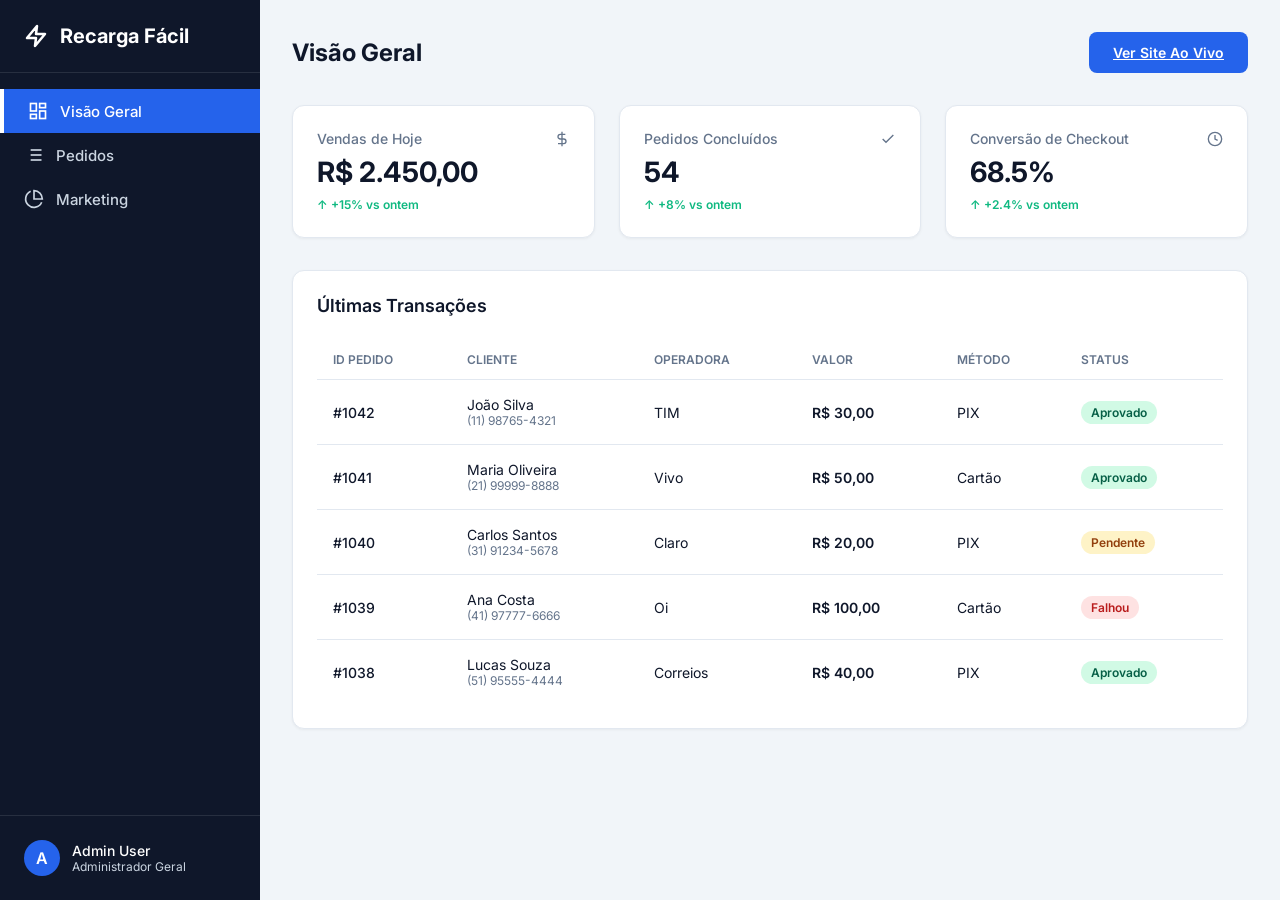
==== admin/index.html @ cda10f1c "feat: redesign checkout form, dynamic themes, vercel serverless function and toast cleanup" ====
<!DOCTYPE html>
<html lang="pt-BR">
<head>
    <meta charset="UTF-8">
    <meta name="viewport" content="width=device-width, initial-scale=1.0">
    <title>Painel Administrativo | Recarga Fácil</title>
    <link href="https://fonts.googleapis.com/css2?family=Inter:wght@400;500;600;700&display=swap" rel="stylesheet">
    <link rel="stylesheet" href="./css/admin.css">
</head>
<body>

    <!-- Sidebar -->
    <aside class="sidebar">
        <div class="sidebar-header">
            <svg width="24" height="24" viewBox="0 0 24 24" fill="none" stroke="currentColor" stroke-width="2.5" stroke-linecap="round" stroke-linejoin="round"><path d="M13 2L3 14h9l-1 8 10-12h-9l1-8z"/></svg>
            Recarga Fácil
        </div>
        
        <nav class="sidebar-nav">
            <div class="nav-item active" data-target="dashboard">
                <svg width="20" height="20" viewBox="0 0 24 24" fill="none" stroke="currentColor" stroke-width="2"><rect x="3" y="3" width="7" height="9"></rect><rect x="14" y="3" width="7" height="5"></rect><rect x="14" y="12" width="7" height="9"></rect><rect x="3" y="16" width="7" height="5"></rect></svg>
                Visão Geral
            </div>
            <div class="nav-item" data-target="orders">
                <svg width="20" height="20" viewBox="0 0 24 24" fill="none" stroke="currentColor" stroke-width="2"><line x1="8" y1="6" x2="21" y2="6"></line><line x1="8" y1="12" x2="21" y2="12"></line><line x1="8" y1="18" x2="21" y2="18"></line><line x1="3" y1="6" x2="3.01" y2="6"></line><line x1="3" y1="12" x2="3.01" y2="12"></line><line x1="3" y1="18" x2="3.01" y2="18"></line></svg>
                Pedidos
            </div>
            <div class="nav-item" data-target="marketing">
                <svg width="20" height="20" viewBox="0 0 24 24" fill="none" stroke="currentColor" stroke-width="2"><path d="M21.21 15.89A10 10 0 1 1 8 2.83"></path><path d="M22 12A10 10 0 0 0 12 2v10z"></path></svg>
                Marketing
            </div>
        </nav>

        <div class="sidebar-footer">
            <div class="user-info">
                <div class="avatar">A</div>
                <div>
                    <div class="user-name">Admin User</div>
                    <div class="user-role">Administrador Geral</div>
                </div>
            </div>
        </div>
    </aside>

    <!-- Main Content -->
    <main class="main-content">
        <header class="topbar">
            <h1 class="page-title" id="page-title">Visão Geral</h1>
            <a href="../index.html" class="btn btn-primary" target="_blank">Ver Site Ao Vivo</a>
        </header>

        <!-- DASHBOARD TAB -->
        <div class="tab-content active" id="dashboard">
            <div class="metrics-grid">
                <div class="metric-card">
                    <div class="metric-title">
                        Vendas de Hoje
                        <svg width="16" height="16" viewBox="0 0 24 24" fill="none" stroke="currentColor" stroke-width="2"><line x1="12" y1="1" x2="12" y2="23"></line><path d="M17 5H9.5a3.5 3.5 0 0 0 0 7h5a3.5 3.5 0 0 1 0 7H6"></path></svg>
                    </div>
                    <div class="metric-value">R$ 2.450,00</div>
                    <div class="metric-trend trend-up">↑ +15% vs ontem</div>
                </div>
                <div class="metric-card">
                    <div class="metric-title">
                        Pedidos Concluídos
                        <svg width="16" height="16" viewBox="0 0 24 24" fill="none" stroke="currentColor" stroke-width="2"><polyline points="20 6 9 17 4 12"></polyline></svg>
                    </div>
                    <div class="metric-value">54</div>
                    <div class="metric-trend trend-up">↑ +8% vs ontem</div>
                </div>
                <div class="metric-card">
                    <div class="metric-title">
                        Conversão de Checkout
                        <svg width="16" height="16" viewBox="0 0 24 24" fill="none" stroke="currentColor" stroke-width="2"><circle cx="12" cy="12" r="10"></circle><polyline points="12 6 12 12 16 14"></polyline></svg>
                    </div>
                    <div class="metric-value">68.5%</div>
                    <div class="metric-trend trend-up">↑ +2.4% vs ontem</div>
                </div>
            </div>

            <div class="panel">
                <div class="panel-header">
                    <h2 class="panel-title">Últimas Transações</h2>
                </div>
                <div style="overflow-x: auto;">
                    <table>
                        <thead>
                            <tr>
                                <th>ID Pedido</th>
                                <th>Cliente</th>
                                <th>Operadora</th>
                                <th>Valor</th>
                                <th>Método</th>
                                <th>Status</th>
                            </tr>
                        </thead>
                        <tbody id="orders-table-body">
                            <!-- Populated by JS -->
                        </tbody>
                    </table>
                </div>
            </div>
        </div>

        <!-- ORDERS TAB -->
        <div class="tab-content" id="orders">
            <div class="panel">
                <div class="panel-header">
                    <h2 class="panel-title">Todos os Pedidos</h2>
                    <div class="filter-group">
                        <input type="text" class="form-control" placeholder="Buscar por número ou CPF..." style="width: 250px;">
                    </div>
                </div>
                <p style="color: var(--text-muted); margin-bottom: 2rem;">Aqui aparecerá a tabela completa de pedidos com paginação e filtros por data/status quando o banco de dados for conectado.</p>
                <div style="text-align: center; padding: 3rem; background: #f8fafc; border-radius: 8px; border: 1px dashed var(--border);">
                    <svg width="48" height="48" viewBox="0 0 24 24" fill="none" stroke="currentColor" stroke-width="1" stroke-linecap="round" stroke-linejoin="round" style="color: var(--text-muted); margin-bottom: 1rem;"><rect x="3" y="3" width="18" height="18" rx="2" ry="2"></rect><line x1="3" y1="9" x2="21" y2="9"></line><line x1="9" y1="21" x2="9" y2="9"></line></svg>
                    <h3 style="font-weight: 600; color: var(--text-main);">Banco de Dados não conectado</h3>
                    <p style="color: var(--text-muted); font-size: 0.875rem;">Implementação do Back-end necessária.</p>
                </div>
            </div>
        </div>

        <!-- MARKETING TAB -->
        <div class="tab-content" id="marketing">
            <div class="panel" style="max-width: 600px;">
                <div class="panel-header">
                    <h2 class="panel-title">Configurar "Mais Escolhido" (Destaque)</h2>
                </div>
                <form onsubmit="saveMarketingSettings(event)">
                    <div class="form-group">
                        <label class="form-label">Qual valor de recarga deve receber a etiqueta de destaque?</label>
                        <select class="form-control">
                            <option value="20">R$ 20,00</option>
                            <option value="30" selected>R$ 30,00</option>
                            <option value="40">R$ 40,00</option>
                            <option value="50">R$ 50,00</option>
                            <option value="100">R$ 100,00</option>
                        </select>
                    </div>
                    <div class="form-group" style="margin-top: 2rem;">
                        <h2 class="panel-title" style="margin-bottom: 1rem;">Configurar Bônus Base</h2>
                        <label class="form-label">Texto de Bônus para R$ 30,00</label>
                        <input type="text" class="form-control" value="+4GB Bônus">
                    </div>
                    <div class="form-group">
                        <label class="form-label">Texto de Bônus para R$ 50,00</label>
                        <input type="text" class="form-control" value="+10GB Bônus">
                    </div>
                    <button type="submit" class="btn btn-primary" style="margin-top: 1rem;">Salvar Configurações</button>
                </form>
            </div>
        </div>

    </main>

    <script src="./js/admin.js"></script>
</body>
</html>
---- admin/css/admin.css ----
/* Admin Dashboard Base Styles */
* {
    margin: 0;
    padding: 0;
    box-sizing: border-box;
    font-family: 'Inter', system-ui, sans-serif;
}

:root {
    --sidebar-bg: #0f172a;
    --sidebar-color: #cbd5e1;
    --sidebar-active: #ffffff;
    --sidebar-hover: #1e293b;
    --primary: #2563eb;
    --bg-color: #f1f5f9;
    --card-bg: #ffffff;
    --text-main: #0f172a;
    --text-muted: #64748b;
    --border: #e2e8f0;
    --success: #10b981;
    --warning: #f59e0b;
    --danger: #ef4444;
}

body {
    background-color: var(--bg-color);
    color: var(--text-main);
    display: flex;
    min-height: 100vh;
}

/* Sidebar */
.sidebar {
    width: 260px;
    background-color: var(--sidebar-bg);
    color: var(--sidebar-color);
    display: flex;
    flex-direction: column;
    position: fixed;
    height: 100vh;
    left: 0;
    top: 0;
}

.sidebar-header {
    padding: 1.5rem;
    font-size: 1.25rem;
    font-weight: 700;
    color: white;
    border-bottom: 1px solid rgba(255,255,255,0.1);
    display: flex;
    align-items: center;
    gap: 0.75rem;
}

.sidebar-nav {
    padding: 1rem 0;
    flex: 1;
}

.nav-item {
    display: flex;
    align-items: center;
    gap: 0.75rem;
    padding: 0.75rem 1.5rem;
    color: var(--sidebar-color);
    text-decoration: none;
    font-size: 0.9375rem;
    font-weight: 500;
    transition: all 0.2s;
    cursor: pointer;
}

.nav-item:hover {
    background-color: var(--sidebar-hover);
    color: var(--sidebar-active);
}

.nav-item.active {
    background-color: var(--primary);
    color: white;
    border-left: 4px solid white;
}

.sidebar-footer {
    padding: 1.5rem;
    border-top: 1px solid rgba(255,255,255,0.1);
}

.user-info {
    display: flex;
    align-items: center;
    gap: 0.75rem;
}

.avatar {
    width: 36px;
    height: 36px;
    border-radius: 50%;
    background-color: var(--primary);
    color: white;
    display: flex;
    align-items: center;
    justify-content: center;
    font-weight: 600;
}

.user-name {
    font-size: 0.875rem;
    color: white;
    font-weight: 500;
}

.user-role {
    font-size: 0.75rem;
    color: var(--sidebar-color);
}

/* Main Content */
.main-content {
    flex: 1;
    margin-left: 260px;
    padding: 2rem;
}

.topbar {
    display: flex;
    justify-content: space-between;
    align-items: center;
    margin-bottom: 2rem;
}

.page-title {
    font-size: 1.5rem;
    font-weight: 700;
}

/* Tabs */
.tab-content {
    display: none;
    animation: fadeIn 0.3s ease;
}

.tab-content.active {
    display: block;
}

@keyframes fadeIn {
    from { opacity: 0; transform: translateY(10px); }
    to { opacity: 1; transform: translateY(0); }
}

/* Metrics Cards */
.metrics-grid {
    display: grid;
    grid-template-columns: repeat(auto-fit, minmax(240px, 1fr));
    gap: 1.5rem;
    margin-bottom: 2rem;
}

.metric-card {
    background-color: var(--card-bg);
    padding: 1.5rem;
    border-radius: 12px;
    border: 1px solid var(--border);
    box-shadow: 0 1px 3px rgba(0,0,0,0.05);
}

.metric-title {
    font-size: 0.875rem;
    color: var(--text-muted);
    font-weight: 500;
    margin-bottom: 0.5rem;
    display: flex;
    align-items: center;
    justify-content: space-between;
}

.metric-value {
    font-size: 1.75rem;
    font-weight: 700;
    color: var(--text-main);
}

.metric-trend {
    font-size: 0.75rem;
    font-weight: 600;
    margin-top: 0.5rem;
    display: inline-block;
}
.trend-up { color: var(--success); }

/* Panels */
.panel {
    background-color: var(--card-bg);
    border-radius: 12px;
    border: 1px solid var(--border);
    box-shadow: 0 1px 3px rgba(0,0,0,0.05);
    padding: 1.5rem;
    margin-bottom: 1.5rem;
}

.panel-header {
    margin-bottom: 1.5rem;
    display: flex;
    justify-content: space-between;
    align-items: center;
}

.panel-title {
    font-size: 1.125rem;
    font-weight: 600;
}

/* Table */
table {
    width: 100%;
    border-collapse: collapse;
}

th {
    text-align: left;
    padding: 0.75rem 1rem;
    font-size: 0.75rem;
    text-transform: uppercase;
    color: var(--text-muted);
    border-bottom: 1px solid var(--border);
    font-weight: 600;
}

td {
    padding: 1rem;
    font-size: 0.875rem;
    border-bottom: 1px solid var(--border);
    color: var(--text-main);
}

tr:last-child td {
    border-bottom: none;
}

/* Badges */
.badge {
    padding: 0.25rem 0.625rem;
    border-radius: 9999px;
    font-size: 0.75rem;
    font-weight: 600;
    display: inline-flex;
    align-items: center;
}

.badge-success { background-color: #d1fae5; color: #065f46; }
.badge-warning { background-color: #fef3c7; color: #92400e; }
.badge-danger { background-color: #fee2e2; color: #b91c1c; }

/* Marketing Controls */
.form-group {
    margin-bottom: 1.25rem;
}

.form-label {
    display: block;
    font-size: 0.875rem;
    font-weight: 500;
    margin-bottom: 0.5rem;
}

.form-control {
    width: 100%;
    padding: 0.75rem;
    border: 1px solid var(--border);
    border-radius: 8px;
    font-size: 0.875rem;
    font-family: inherit;
    outline: none;
    transition: border-color 0.2s;
}

.form-control:focus {
    border-color: var(--primary);
}

.btn {
    padding: 0.75rem 1.5rem;
    border-radius: 8px;
    font-size: 0.875rem;
    font-weight: 600;
    border: none;
    cursor: pointer;
    transition: all 0.2s;
}

.btn-primary {
    background-color: var(--primary);
    color: white;
}

.btn-primary:hover {
    background-color: #1d4ed8;
}

/* Responsive */
@media (max-width: 768px) {
    .sidebar { transform: translateX(-100%); }
    .main-content { margin-left: 0; padding: 1rem; }
}
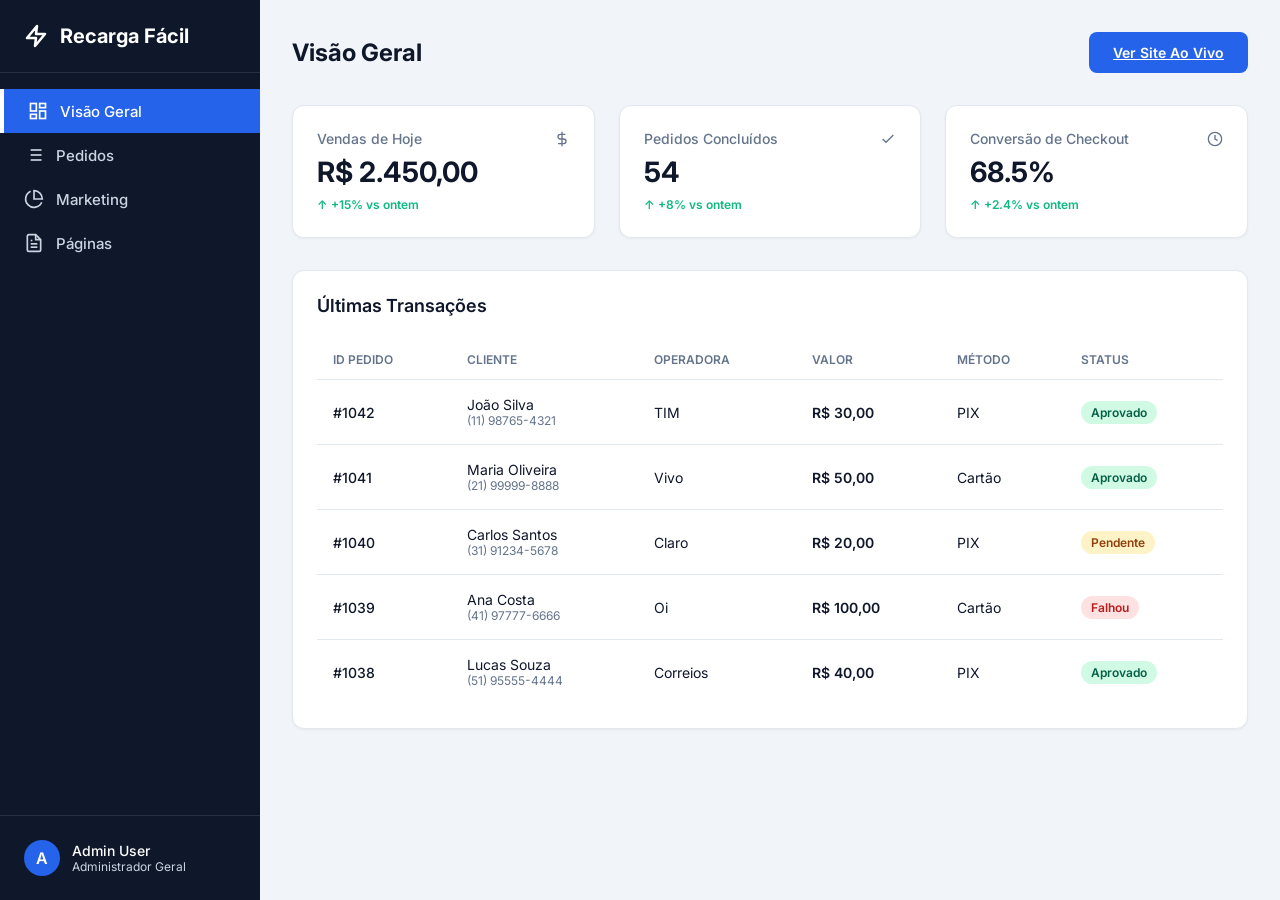
==== commit 0fd5cc95: "Add afiliados informative page and update admin panel" ====
--- a/admin/index.html
+++ b/admin/index.html
@@ -3,7 +3,8 @@
 <head>
     <meta charset="UTF-8">
     <meta name="viewport" content="width=device-width, initial-scale=1.0">
-    <title>Painel Administrativo | Recarga Fácil</title>
+    <title>Painel Administrativo | Recargas Celulares</title>
+    <meta name="robots" content="noindex, nofollow">
     <link href="https://fonts.googleapis.com/css2?family=Inter:wght@400;500;600;700&display=swap" rel="stylesheet">
     <link rel="stylesheet" href="./css/admin.css">
 </head>
@@ -28,6 +29,10 @@
             <div class="nav-item" data-target="marketing">
                 <svg width="20" height="20" viewBox="0 0 24 24" fill="none" stroke="currentColor" stroke-width="2"><path d="M21.21 15.89A10 10 0 1 1 8 2.83"></path><path d="M22 12A10 10 0 0 0 12 2v10z"></path></svg>
                 Marketing
+            </div>
+            <div class="nav-item" data-target="pages">
+                <svg width="20" height="20" viewBox="0 0 24 24" fill="none" stroke="currentColor" stroke-width="2"><path d="M14 2H6a2 2 0 0 0-2 2v16a2 2 0 0 0 2 2h12a2 2 0 0 0 2-2V8z"></path><polyline points="14 2 14 8 20 8"></polyline><line x1="16" y1="13" x2="8" y2="13"></line><line x1="16" y1="17" x2="8" y2="17"></line><polyline points="10 9 9 9 8 9"></polyline></svg>
+                Páginas
             </div>
         </nav>
 
@@ -151,6 +156,28 @@
             </div>
         </div>
 
+        <!-- PAGES TAB -->
+        <div class="tab-content" id="pages">
+            <div class="metrics-grid">
+                <div class="metric-card" style="cursor: pointer;" onclick="window.open('../index.html', '_blank')">
+                    <div class="metric-title" style="color: var(--primary);">
+                        Página Principal (Vendas)
+                        <svg width="16" height="16" viewBox="0 0 24 24" fill="none" stroke="currentColor" stroke-width="2"><path d="M18 13v6a2 2 0 0 1-2 2H5a2 2 0 0 1-2-2V8a2 2 0 0 1 2-2h6"></path><polyline points="15 3 21 3 21 9"></polyline><line x1="10" y1="14" x2="21" y2="3"></line></svg>
+                    </div>
+                    <div class="metric-value" style="font-size: 1.25rem;">Acessar Loja</div>
+                    <div class="metric-trend">index.html</div>
+                </div>
+                <div class="metric-card" style="cursor: pointer;" onclick="window.open('../afiliados.html', '_blank')">
+                    <div class="metric-title" style="color: var(--success);">
+                        Página Secundária (Informativa)
+                        <svg width="16" height="16" viewBox="0 0 24 24" fill="none" stroke="currentColor" stroke-width="2"><path d="M18 13v6a2 2 0 0 1-2 2H5a2 2 0 0 1-2-2V8a2 2 0 0 1 2-2h6"></path><polyline points="15 3 21 3 21 9"></polyline><line x1="10" y1="14" x2="21" y2="3"></line></svg>
+                    </div>
+                    <div class="metric-value" style="font-size: 1.25rem;">Acessar Afiliados</div>
+                    <div class="metric-trend">afiliados.html</div>
+                </div>
+            </div>
+        </div>
+
     </main>
 
     <script src="./js/admin.js"></script>
